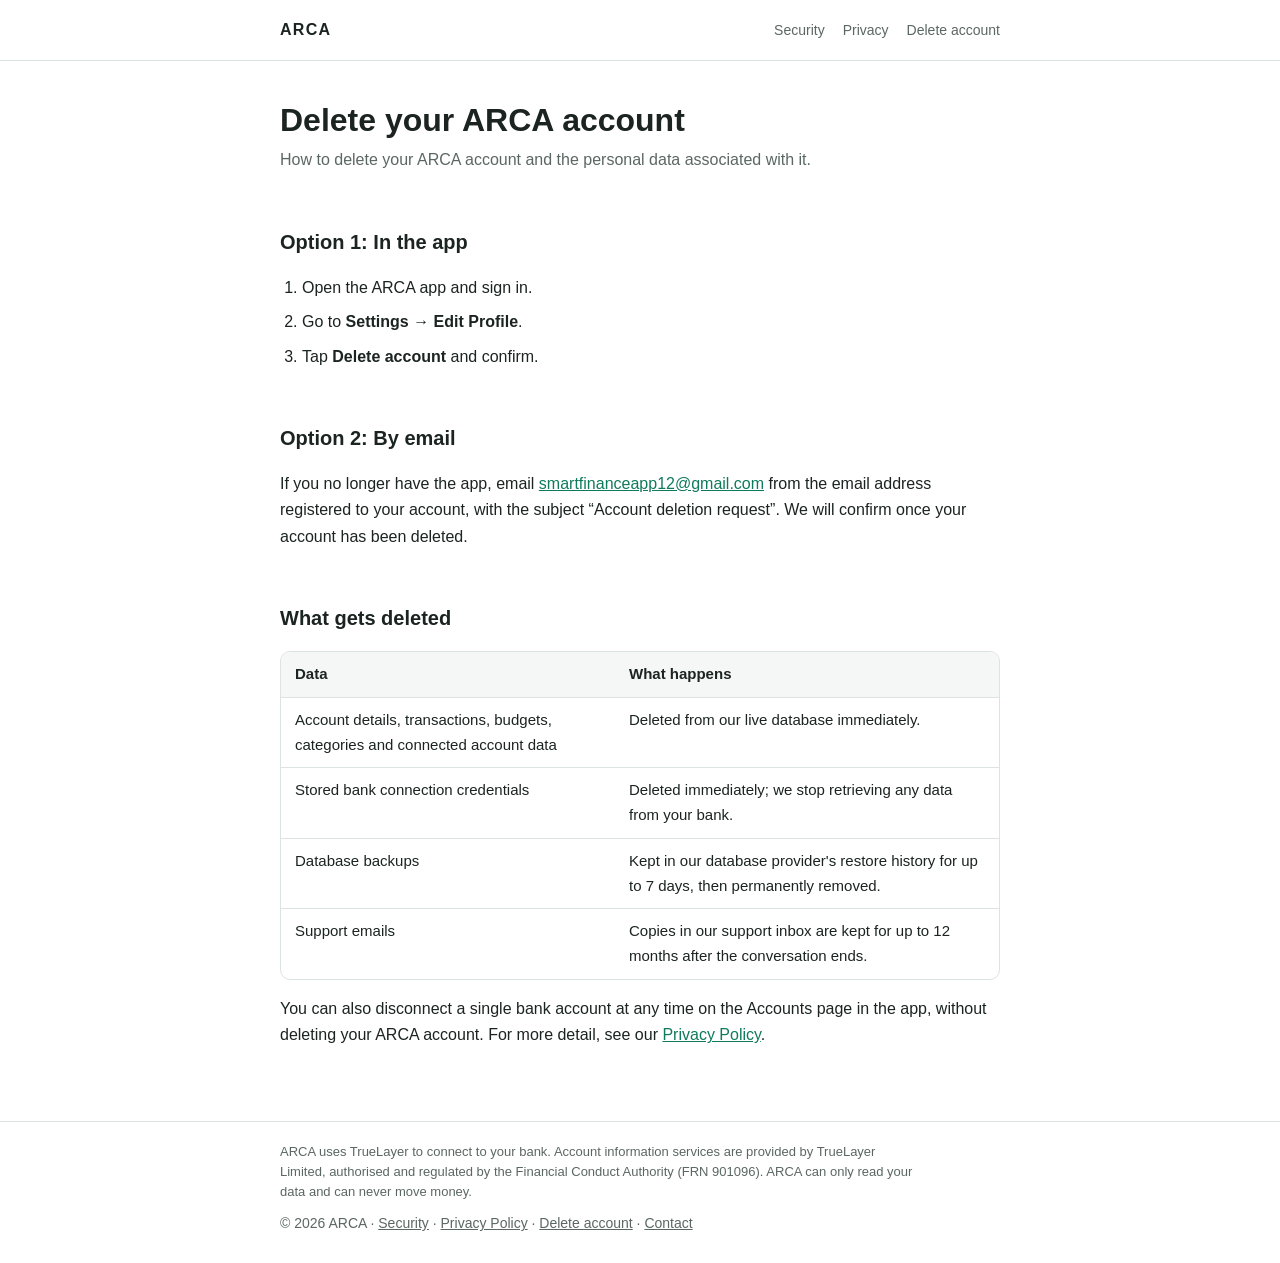
==== delete-account/index.html @ d1188d4b "Add Security page and regulatory disclosure" ====
<!doctype html>
<html lang="en-GB">
<head>
<meta charset="utf-8">
<meta name="viewport" content="width=device-width, initial-scale=1">
<title>Delete your ARCA account</title>
<meta name="description" content="How to delete your ARCA account and personal data.">
<link rel="stylesheet" href="/assets/style.css">
</head>
<body>
<header class="site"><div class="inner">
  <a class="brand" href="/">ARCA</a>
  <nav><a href="/security/">Security</a><a href="/privacy/">Privacy</a><a href="/delete-account/">Delete account</a></nav>
</div></header>

<main>
<h1>Delete your ARCA account</h1>
<p class="meta">How to delete your ARCA account and the personal data associated with it.</p>

<h2>Option 1: In the app</h2>
<ol class="steps">
  <li>Open the ARCA app and sign in.</li>
  <li>Go to <strong>Settings → Edit Profile</strong>.</li>
  <li>Tap <strong>Delete account</strong> and confirm.</li>
</ol>

<h2>Option 2: By email</h2>
<p>If you no longer have the app, email <a href="mailto:smartfinanceapp12@gmail.com?subject=ARCA%20account%20deletion%20request">smartfinanceapp12@gmail.com</a> from the email address registered to your account, with the subject “Account deletion request”. We will confirm once your account has been deleted.</p>

<h2>What gets deleted</h2>
<div class="table-wrap"><table>
  <thead><tr><th>Data</th><th>What happens</th></tr></thead>
  <tbody>
    <tr><td>Account details, transactions, budgets, categories and connected account data</td><td>Deleted from our live database immediately.</td></tr>
    <tr><td>Stored bank connection credentials</td><td>Deleted immediately; we stop retrieving any data from your bank.</td></tr>
    <tr><td>Database backups</td><td>Kept in our database provider's restore history for up to 7 days, then permanently removed.</td></tr>
    <tr><td>Support emails</td><td>Copies in our support inbox are kept for up to 12 months after the conversation ends.</td></tr>
  </tbody>
</table></div>

<p>You can also disconnect a single bank account at any time on the Accounts page in the app, without deleting your ARCA account. For more detail, see our <a href="/privacy/">Privacy Policy</a>.</p>
</main>

<footer class="site"><div class="inner">
  <p class="disclosure">ARCA uses TrueLayer to connect to your bank. Account information services are provided by TrueLayer Limited, authorised and regulated by the Financial Conduct Authority (FRN 901096). ARCA can only read your data and can never move money.</p>
  © 2026 ARCA · <a href="/security/">Security</a> · <a href="/privacy/">Privacy Policy</a> · <a href="/delete-account/">Delete account</a> · <a href="mailto:smartfinanceapp12@gmail.com">Contact</a>
</div></footer>
</body>
</html>
---- assets/style.css ----
:root {
  --bg: #ffffff;
  --surface: #f5f7f6;
  --text: #1b2421;
  --muted: #5b6763;
  --border: #dde3e0;
  --accent: #0f7a5c;
  --accent-soft: #e6f3ee;
}
@media (prefers-color-scheme: dark) {
  :root {
    --bg: #111614;
    --surface: #1a211e;
    --text: #e6ece9;
    --muted: #9aa7a2;
    --border: #2b3531;
    --accent: #4cc39b;
    --accent-soft: #17302a;
  }
}
* { box-sizing: border-box; }
html { -webkit-text-size-adjust: 100%; }
body {
  margin: 0;
  background: var(--bg);
  color: var(--text);
  font: 16px/1.65 -apple-system, BlinkMacSystemFont, "Segoe UI", Roboto, Helvetica, Arial, sans-serif;
}
a { color: var(--accent); }
header.site {
  border-bottom: 1px solid var(--border);
}
header.site .inner, main, footer.site .inner {
  max-width: 760px;
  margin: 0 auto;
  padding: 0 20px;
}
header.site .inner {
  display: flex;
  align-items: center;
  justify-content: space-between;
  height: 60px;
}
.brand {
  font-weight: 700;
  letter-spacing: 0.08em;
  color: var(--text);
  text-decoration: none;
}
nav a {
  margin-left: 18px;
  font-size: 14px;
  color: var(--muted);
  text-decoration: none;
}
nav a:hover { color: var(--accent); }
main { padding-top: 40px; padding-bottom: 56px; }
h1 { font-size: 2rem; line-height: 1.2; margin: 0 0 8px; }
h2 {
  font-size: 1.25rem;
  margin: 44px 0 12px;
  padding-top: 8px;
  scroll-margin-top: 16px;
}
h3 { font-size: 1rem; margin: 24px 0 8px; }
.meta { color: var(--muted); margin: 0 0 28px; }
.summary {
  background: var(--accent-soft);
  border-radius: 10px;
  padding: 4px 22px;
}
.toc {
  background: var(--surface);
  border: 1px solid var(--border);
  border-radius: 10px;
  padding: 14px 22px;
  margin: 24px 0;
}
.toc ol { margin: 6px 0; padding-left: 20px; columns: 2; column-gap: 32px; }
.toc li { break-inside: avoid; }
@media (max-width: 560px) { .toc ol { columns: 1; } }
ul, ol { padding-left: 22px; }
li { margin: 4px 0; }
.table-wrap { overflow-x: auto; margin: 16px 0; border: 1px solid var(--border); border-radius: 10px; }
table { border-collapse: collapse; width: 100%; font-size: 15px; }
th, td { text-align: left; vertical-align: top; padding: 10px 14px; border-bottom: 1px solid var(--border); }
th { background: var(--surface); font-weight: 600; white-space: nowrap; }
tr:last-child td { border-bottom: none; }
.callout {
  border-left: 3px solid var(--accent);
  padding: 4px 16px;
  margin: 16px 0;
  color: var(--text);
}
.hero { padding: 40px 0 8px; }
.hero p { font-size: 1.1rem; color: var(--muted); max-width: 560px; }
.cards { display: grid; grid-template-columns: repeat(auto-fit, minmax(170px, 1fr)); gap: 14px; margin: 28px 0; }
.card { background: var(--surface); border: 1px solid var(--border); border-radius: 10px; padding: 16px 18px; }
.card strong { display: block; margin-bottom: 4px; }
.card span { color: var(--muted); font-size: 15px; }
.steps li { margin: 8px 0; }
footer.site { border-top: 1px solid var(--border); color: var(--muted); font-size: 14px; }
footer.site .inner { padding-top: 20px; padding-bottom: 28px; }
footer.site a { color: var(--muted); }
footer.site .disclosure { margin: 0 0 10px; font-size: 13px; line-height: 1.55; max-width: 640px; }
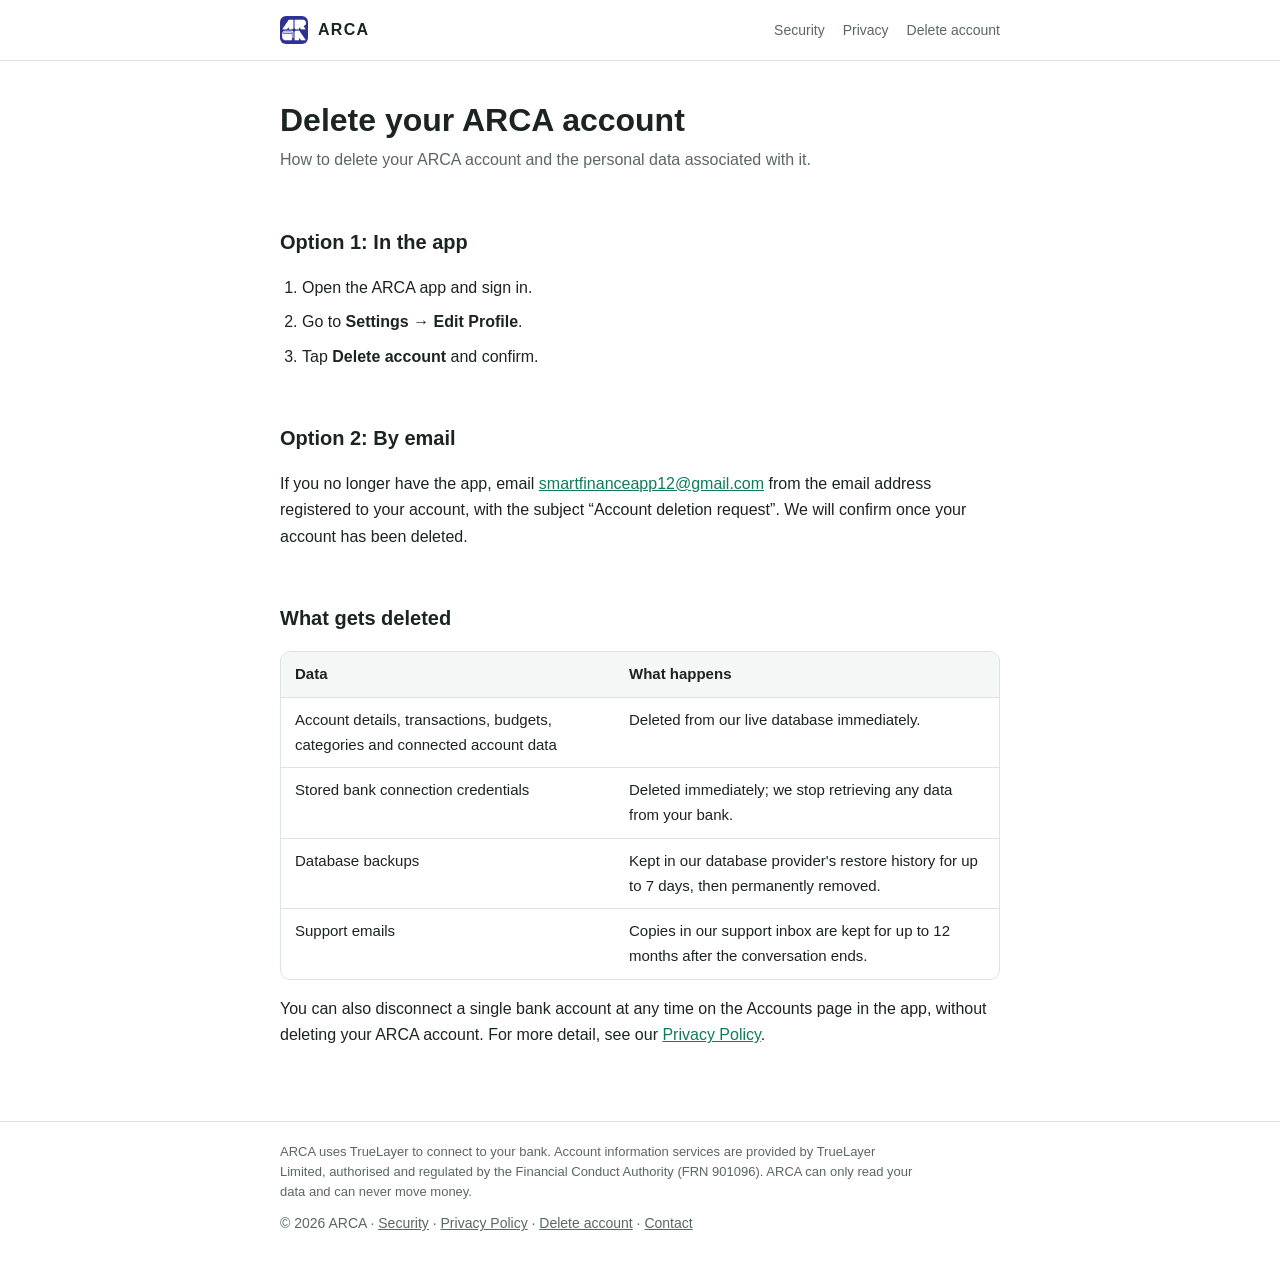
==== commit 9f5d7b7e: "Re-design the home page" ====
--- a/delete-account/index.html
+++ b/delete-account/index.html
@@ -9,7 +9,7 @@
 </head>
 <body>
 <header class="site"><div class="inner">
-  <a class="brand" href="/">ARCA</a>
+  <a class="brand" href="/"><img src="/assets/logo.png" alt="" width="28" height="28">ARCA</a>
   <nav><a href="/security/">Security</a><a href="/privacy/">Privacy</a><a href="/delete-account/">Delete account</a></nav>
 </div></header>
 
--- a/assets/style.css
+++ b/assets/style.css
@@ -42,10 +42,17 @@
   height: 60px;
 }
 .brand {
+  display: inline-flex;
+  align-items: center;
+  gap: 10px;
   font-weight: 700;
   letter-spacing: 0.08em;
   color: var(--text);
   text-decoration: none;
+}
+.brand img {
+  display: block;
+  border-radius: 6px;
 }
 nav a {
   margin-left: 18px;
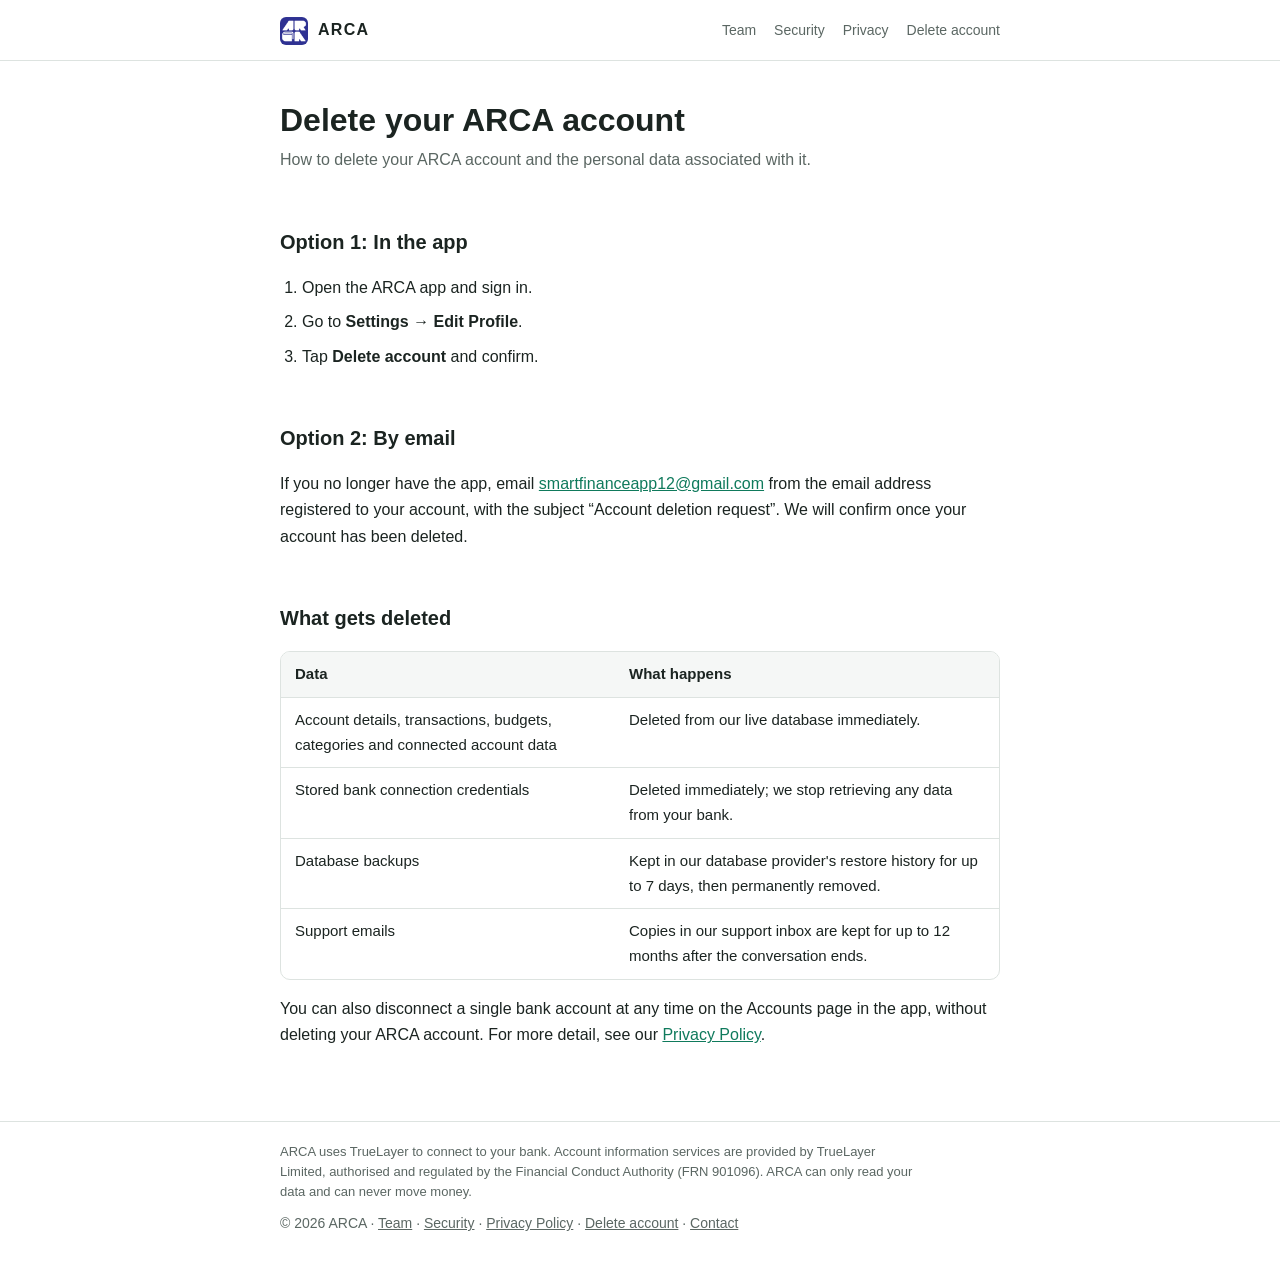
==== commit 88f10dcf: "feat: refine descriptions and add a team page" ====
--- a/delete-account/index.html
+++ b/delete-account/index.html
@@ -5,12 +5,15 @@
 <meta name="viewport" content="width=device-width, initial-scale=1">
 <title>Delete your ARCA account</title>
 <meta name="description" content="How to delete your ARCA account and personal data.">
+<link rel="icon" href="/favicon.ico?v=2" sizes="any">
+<link rel="icon" type="image/png" sizes="32x32" href="/assets/favicon-32.png?v=2">
+<link rel="apple-touch-icon" href="/assets/apple-touch-icon.png?v=2">
 <link rel="stylesheet" href="/assets/style.css">
 </head>
 <body>
 <header class="site"><div class="inner">
   <a class="brand" href="/"><img src="/assets/logo.png" alt="" width="28" height="28">ARCA</a>
-  <nav><a href="/security/">Security</a><a href="/privacy/">Privacy</a><a href="/delete-account/">Delete account</a></nav>
+  <nav><a href="/team/">Team</a><a href="/security/">Security</a><a href="/privacy/">Privacy</a><a href="/delete-account/">Delete account</a></nav>
 </div></header>
 
 <main>
@@ -43,7 +46,7 @@
 
 <footer class="site"><div class="inner">
   <p class="disclosure">ARCA uses TrueLayer to connect to your bank. Account information services are provided by TrueLayer Limited, authorised and regulated by the Financial Conduct Authority (FRN 901096). ARCA can only read your data and can never move money.</p>
-  © 2026 ARCA · <a href="/security/">Security</a> · <a href="/privacy/">Privacy Policy</a> · <a href="/delete-account/">Delete account</a> · <a href="mailto:smartfinanceapp12@gmail.com">Contact</a>
+  © 2026 ARCA · <a href="/team/">Team</a> · <a href="/security/">Security</a> · <a href="/privacy/">Privacy Policy</a> · <a href="/delete-account/">Delete account</a> · <a href="mailto:smartfinanceapp12@gmail.com">Contact</a>
 </div></footer>
 </body>
 </html>
--- a/assets/style.css
+++ b/assets/style.css
@@ -45,6 +45,7 @@
   display: inline-flex;
   align-items: center;
   gap: 10px;
+  line-height: 1;
   font-weight: 700;
   letter-spacing: 0.08em;
   color: var(--text);
@@ -52,6 +53,7 @@
 }
 .brand img {
   display: block;
+  margin-top: 2px; /* optically centre the caps against the logo */
   border-radius: 6px;
 }
 nav a {
@@ -110,3 +112,9 @@
 footer.site .inner { padding-top: 20px; padding-bottom: 28px; }
 footer.site a { color: var(--muted); }
 footer.site .disclosure { margin: 0 0 10px; font-size: 13px; line-height: 1.55; max-width: 640px; }
+nav a { white-space: nowrap; }
+/* Narrow phones: keep the header on one line; Delete account stays in the footer */
+@media (max-width: 480px) {
+  nav a { margin-left: 14px; }
+  nav a[href="/delete-account/"] { display: none; }
+}
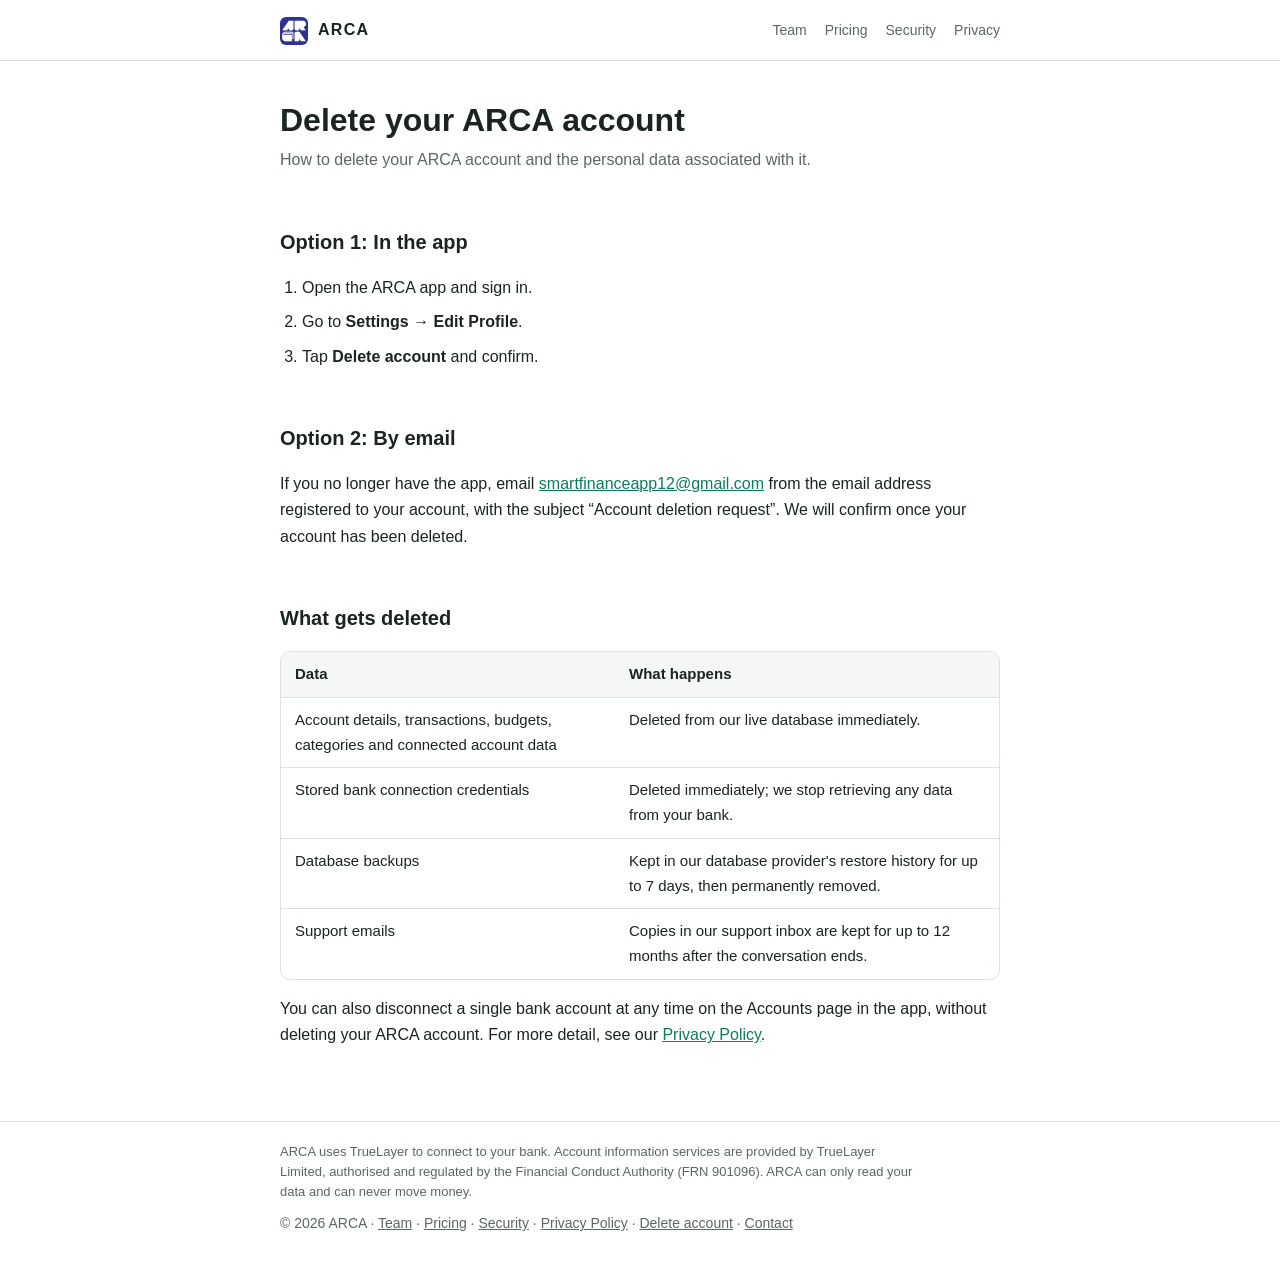
==== commit e218c94f: "feat: add pricing page" ====
--- a/delete-account/index.html
+++ b/delete-account/index.html
@@ -8,12 +8,12 @@
 <link rel="icon" href="/favicon.ico?v=2" sizes="any">
 <link rel="icon" type="image/png" sizes="32x32" href="/assets/favicon-32.png?v=2">
 <link rel="apple-touch-icon" href="/assets/apple-touch-icon.png?v=2">
-<link rel="stylesheet" href="/assets/style.css">
+<link rel="stylesheet" href="/assets/style.css?v=4">
 </head>
 <body>
 <header class="site"><div class="inner">
   <a class="brand" href="/"><img src="/assets/logo.png" alt="" width="28" height="28">ARCA</a>
-  <nav><a href="/team/">Team</a><a href="/security/">Security</a><a href="/privacy/">Privacy</a><a href="/delete-account/">Delete account</a></nav>
+  <nav><a href="/team/">Team</a><a href="/pricing/">Pricing</a><a href="/security/">Security</a><a href="/privacy/">Privacy</a></nav>
 </div></header>
 
 <main>
@@ -46,7 +46,7 @@
 
 <footer class="site"><div class="inner">
   <p class="disclosure">ARCA uses TrueLayer to connect to your bank. Account information services are provided by TrueLayer Limited, authorised and regulated by the Financial Conduct Authority (FRN 901096). ARCA can only read your data and can never move money.</p>
-  © 2026 ARCA · <a href="/team/">Team</a> · <a href="/security/">Security</a> · <a href="/privacy/">Privacy Policy</a> · <a href="/delete-account/">Delete account</a> · <a href="mailto:smartfinanceapp12@gmail.com">Contact</a>
+  © 2026 ARCA · <a href="/team/">Team</a> · <a href="/pricing/">Pricing</a> · <a href="/security/">Security</a> · <a href="/privacy/">Privacy Policy</a> · <a href="/delete-account/">Delete account</a> · <a href="mailto:smartfinanceapp12@gmail.com">Contact</a>
 </div></footer>
 </body>
 </html>
--- a/assets/style.css
+++ b/assets/style.css
@@ -113,8 +113,7 @@
 footer.site a { color: var(--muted); }
 footer.site .disclosure { margin: 0 0 10px; font-size: 13px; line-height: 1.55; max-width: 640px; }
 nav a { white-space: nowrap; }
-/* Narrow phones: keep the header on one line; Delete account stays in the footer */
+/* Narrow phones: keep the header on one line */
 @media (max-width: 480px) {
   nav a { margin-left: 14px; }
-  nav a[href="/delete-account/"] { display: none; }
 }
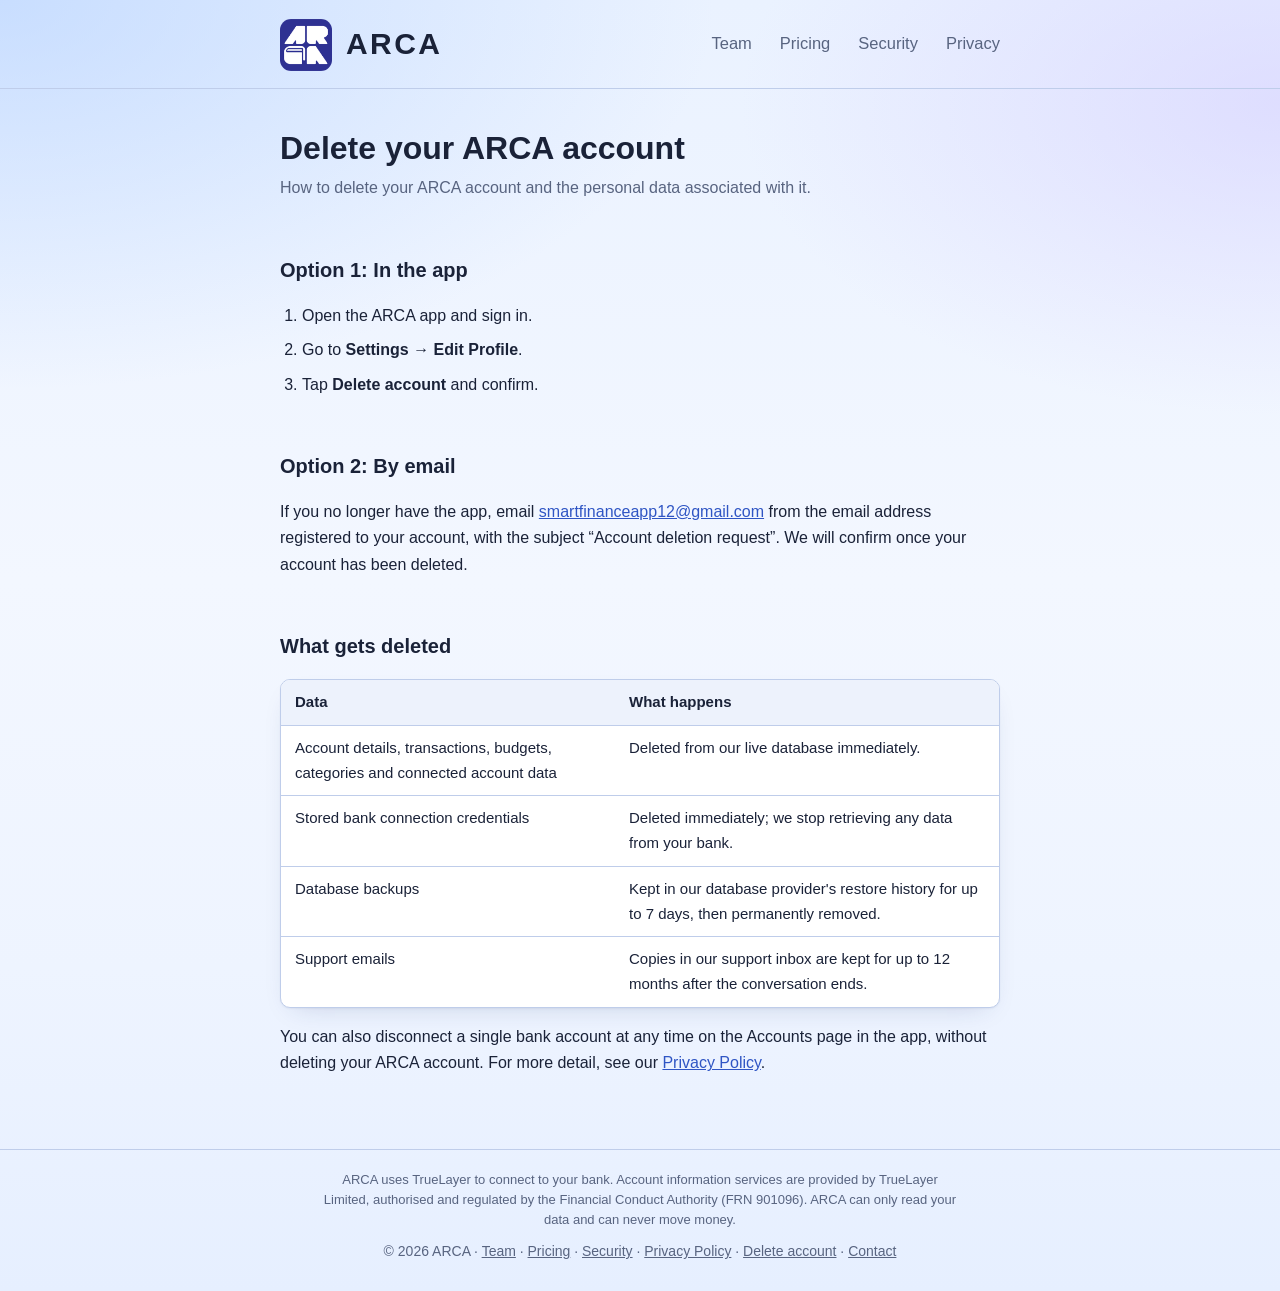
==== commit 70eec666: "fix: re-design background and fix positions" ====
--- a/delete-account/index.html
+++ b/delete-account/index.html
@@ -8,11 +8,11 @@
 <link rel="icon" href="/favicon.ico?v=2" sizes="any">
 <link rel="icon" type="image/png" sizes="32x32" href="/assets/favicon-32.png?v=2">
 <link rel="apple-touch-icon" href="/assets/apple-touch-icon.png?v=2">
-<link rel="stylesheet" href="/assets/style.css?v=4">
+<link rel="stylesheet" href="/assets/style.css?v=9">
 </head>
 <body>
 <header class="site"><div class="inner">
-  <a class="brand" href="/"><img src="/assets/logo.png" alt="" width="28" height="28">ARCA</a>
+  <a class="brand" href="/"><img src="/assets/logo.png" alt="" width="52" height="52">ARCA</a>
   <nav><a href="/team/">Team</a><a href="/pricing/">Pricing</a><a href="/security/">Security</a><a href="/privacy/">Privacy</a></nav>
 </div></header>
 
--- a/assets/style.css
+++ b/assets/style.css
@@ -1,28 +1,26 @@
 :root {
+  color-scheme: light;
   --bg: #ffffff;
-  --surface: #f5f7f6;
-  --text: #1b2421;
-  --muted: #5b6763;
-  --border: #dde3e0;
-  --accent: #0f7a5c;
-  --accent-soft: #e6f3ee;
-}
-@media (prefers-color-scheme: dark) {
-  :root {
-    --bg: #111614;
-    --surface: #1a211e;
-    --text: #e6ece9;
-    --muted: #9aa7a2;
-    --border: #2b3531;
-    --accent: #4cc39b;
-    --accent-soft: #17302a;
-  }
+  --surface: #edf2fc;
+  --text: #1a2238;
+  --muted: #586480;
+  --border: #bfcdea;
+  --accent: #2f55c4;
+  --accent-soft: #e4ecfd;
+  --card-shadow: 0 1px 2px rgba(30, 50, 110, 0.06), 0 10px 26px -14px rgba(30, 50, 110, 0.22);
+  /* Pastel blue page background */
+  --page-bg:
+    radial-gradient(1100px 600px at 0% 0%, rgba(173, 205, 255, 0.55), transparent 65%),
+    radial-gradient(900px 520px at 100% 8%, rgba(206, 196, 255, 0.45), transparent 60%),
+    linear-gradient(180deg, #eaf2ff 0%, #f3f7ff 45%, #eef4ff 75%, #e6efff 100%);
 }
 * { box-sizing: border-box; }
 html { -webkit-text-size-adjust: 100%; }
 body {
   margin: 0;
-  background: var(--bg);
+  min-height: 100vh;
+  background: var(--page-bg);
+  background-color: #eef4ff;
   color: var(--text);
   font: 16px/1.65 -apple-system, BlinkMacSystemFont, "Segoe UI", Roboto, Helvetica, Arial, sans-serif;
 }
@@ -39,13 +37,14 @@
   display: flex;
   align-items: center;
   justify-content: space-between;
-  height: 60px;
+  height: 88px;
 }
 .brand {
   display: inline-flex;
   align-items: center;
-  gap: 10px;
+  gap: 14px;
   line-height: 1;
+  font-size: 30px;
   font-weight: 700;
   letter-spacing: 0.08em;
   color: var(--text);
@@ -53,12 +52,15 @@
 }
 .brand img {
   display: block;
+  width: 52px;
+  height: 52px;
   margin-top: 2px; /* optically centre the caps against the logo */
-  border-radius: 6px;
+  border-radius: 11px;
 }
 nav a {
-  margin-left: 18px;
-  font-size: 14px;
+  margin-left: 28px;
+  font-size: 16.5px;
+  font-weight: 500;
   color: var(--muted);
   text-decoration: none;
 }
@@ -75,12 +77,14 @@
 .meta { color: var(--muted); margin: 0 0 28px; }
 .summary {
   background: var(--accent-soft);
+  border: 1.5px solid var(--text);
   border-radius: 10px;
   padding: 4px 22px;
 }
 .toc {
-  background: var(--surface);
-  border: 1px solid var(--border);
+  background: var(--bg);
+  border: 1.5px solid var(--border);
+  box-shadow: var(--card-shadow);
   border-radius: 10px;
   padding: 14px 22px;
   margin: 24px 0;
@@ -90,7 +94,7 @@
 @media (max-width: 560px) { .toc ol { columns: 1; } }
 ul, ol { padding-left: 22px; }
 li { margin: 4px 0; }
-.table-wrap { overflow-x: auto; margin: 16px 0; border: 1px solid var(--border); border-radius: 10px; }
+.table-wrap { overflow-x: auto; margin: 16px 0; background: var(--bg); border: 1.5px solid var(--border); box-shadow: var(--card-shadow); border-radius: 10px; }
 table { border-collapse: collapse; width: 100%; font-size: 15px; }
 th, td { text-align: left; vertical-align: top; padding: 10px 14px; border-bottom: 1px solid var(--border); }
 th { background: var(--surface); font-weight: 600; white-space: nowrap; }
@@ -104,16 +108,25 @@
 .hero { padding: 40px 0 8px; }
 .hero p { font-size: 1.1rem; color: var(--muted); max-width: 560px; }
 .cards { display: grid; grid-template-columns: repeat(auto-fit, minmax(170px, 1fr)); gap: 14px; margin: 28px 0; }
-.card { background: var(--surface); border: 1px solid var(--border); border-radius: 10px; padding: 16px 18px; }
+.card { background: var(--bg); border: 1.5px solid var(--border); box-shadow: var(--card-shadow); border-radius: 10px; padding: 16px 18px; }
 .card strong { display: block; margin-bottom: 4px; }
 .card span { color: var(--muted); font-size: 15px; }
 .steps li { margin: 8px 0; }
 footer.site { border-top: 1px solid var(--border); color: var(--muted); font-size: 14px; }
-footer.site .inner { padding-top: 20px; padding-bottom: 28px; }
+footer.site .inner { padding-top: 20px; padding-bottom: 28px; text-align: center; }
 footer.site a { color: var(--muted); }
-footer.site .disclosure { margin: 0 0 10px; font-size: 13px; line-height: 1.55; max-width: 640px; }
+footer.site .disclosure { margin: 0 auto 10px; font-size: 13px; line-height: 1.55; max-width: 640px; }
 nav a { white-space: nowrap; }
+@media (max-width: 640px) {
+  nav a { margin-left: 18px; font-size: 15.5px; }
+  .brand { font-size: 25px; }
+  .brand img { width: 44px; height: 44px; }
+}
 /* Narrow phones: keep the header on one line */
 @media (max-width: 480px) {
   nav a { margin-left: 14px; }
+  header.site .inner { height: 68px; }
+  .brand { font-size: 21px; gap: 9px; }
+  .brand img { width: 36px; height: 36px; border-radius: 8px; }
+  nav a { font-size: 14.5px; }
 }
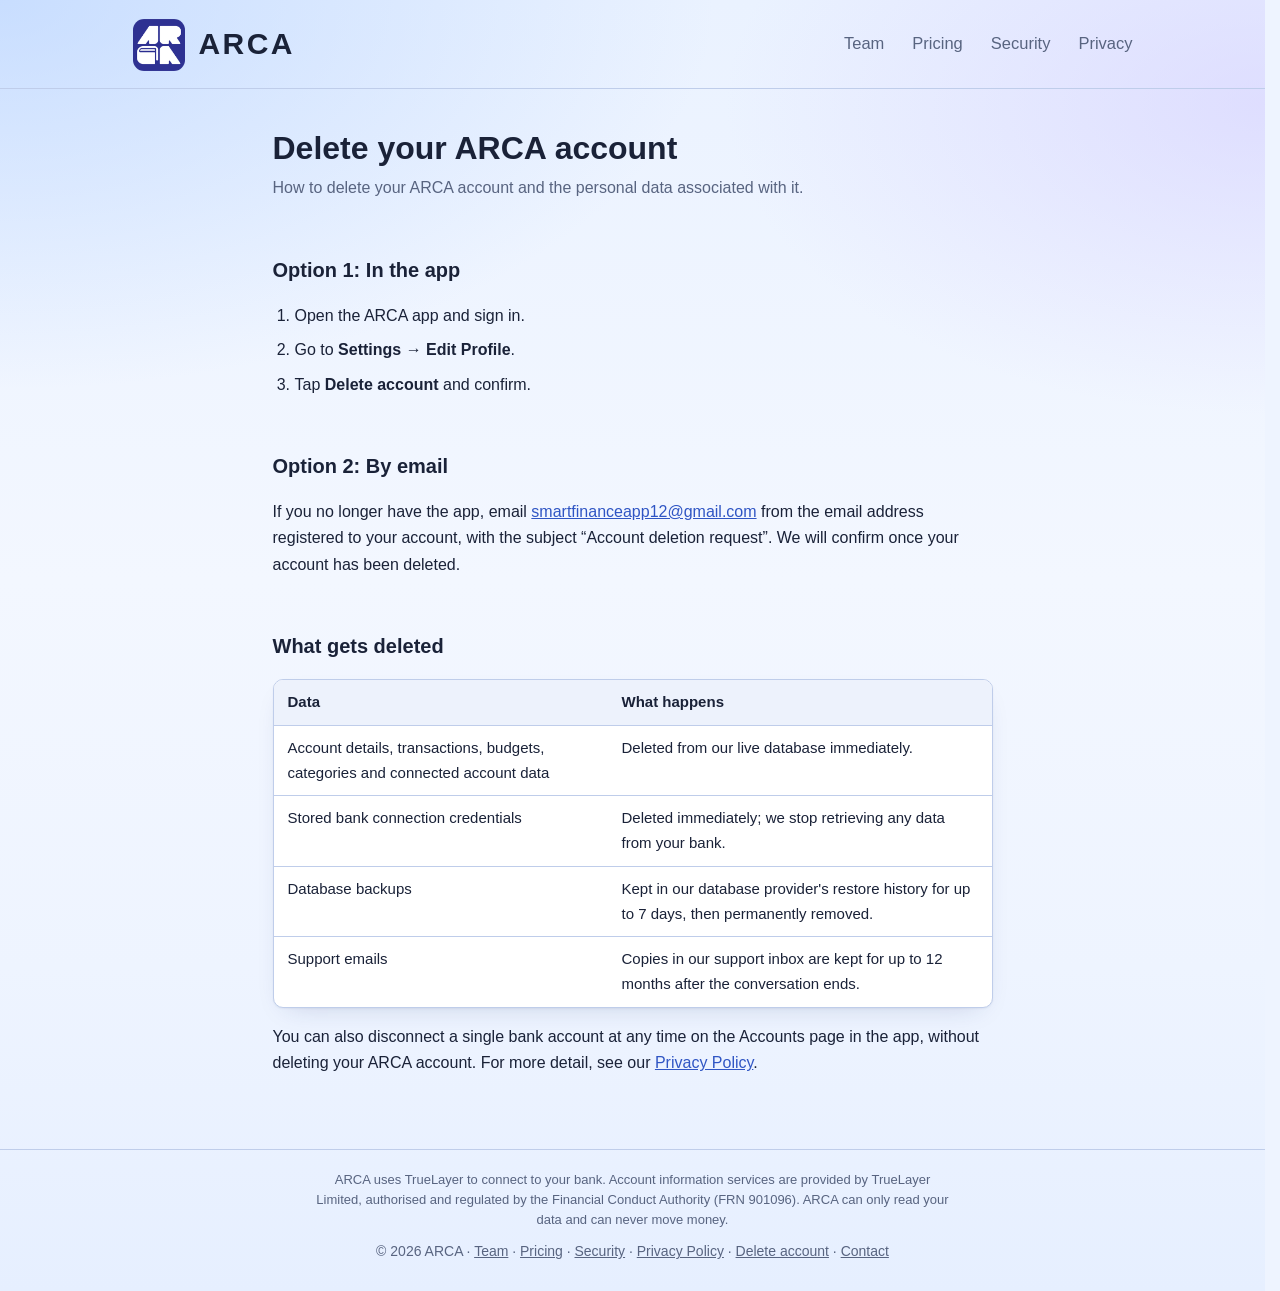
==== commit 741da454: "fix: fix some bugs" ====
--- a/delete-account/index.html
+++ b/delete-account/index.html
@@ -8,7 +8,7 @@
 <link rel="icon" href="/favicon.ico?v=2" sizes="any">
 <link rel="icon" type="image/png" sizes="32x32" href="/assets/favicon-32.png?v=2">
 <link rel="apple-touch-icon" href="/assets/apple-touch-icon.png?v=2">
-<link rel="stylesheet" href="/assets/style.css?v=9">
+<link rel="stylesheet" href="/assets/style.css?v=10">
 </head>
 <body>
 <header class="site"><div class="inner">
--- a/assets/style.css
+++ b/assets/style.css
@@ -15,7 +15,7 @@
     linear-gradient(180deg, #eaf2ff 0%, #f3f7ff 45%, #eef4ff 75%, #e6efff 100%);
 }
 * { box-sizing: border-box; }
-html { -webkit-text-size-adjust: 100%; }
+html { -webkit-text-size-adjust: 100%; scrollbar-gutter: stable; }
 body {
   margin: 0;
   min-height: 100vh;
@@ -34,6 +34,7 @@
   padding: 0 20px;
 }
 header.site .inner {
+  max-width: 1040px; /* same width on every page so the header never shifts */
   display: flex;
   align-items: center;
   justify-content: space-between;
@@ -122,9 +123,11 @@
   .brand { font-size: 25px; }
   .brand img { width: 44px; height: 44px; }
 }
+@media (max-width: 560px) {
+  nav a { margin-left: 12px; }
+}
 /* Narrow phones: keep the header on one line */
 @media (max-width: 480px) {
-  nav a { margin-left: 14px; }
   header.site .inner { height: 68px; }
   .brand { font-size: 21px; gap: 9px; }
   .brand img { width: 36px; height: 36px; border-radius: 8px; }
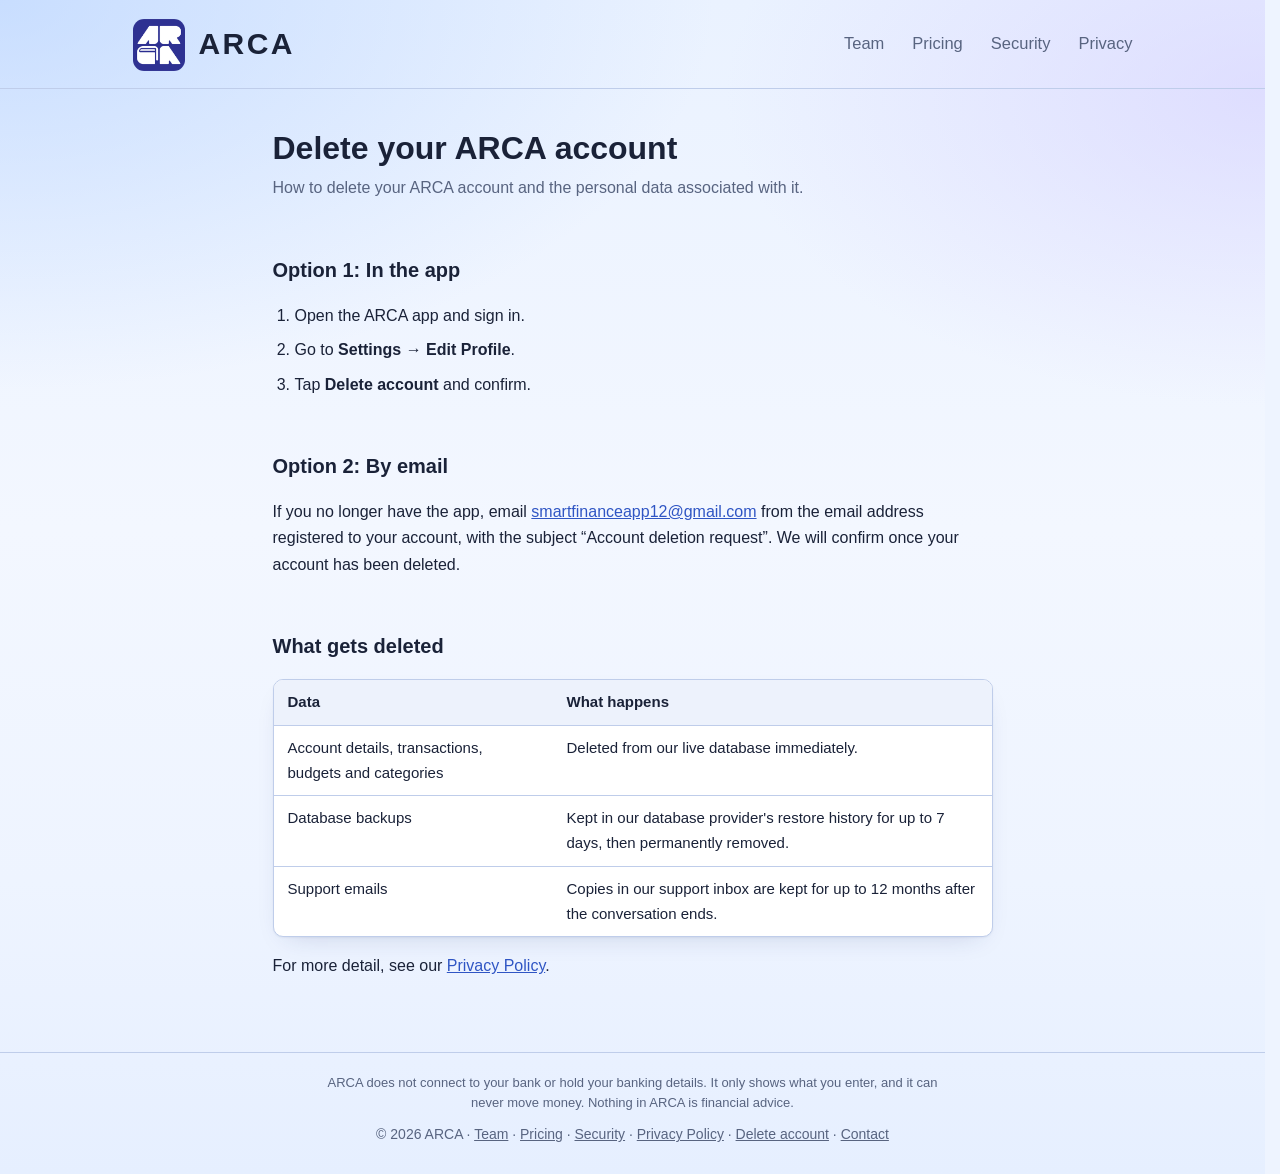
==== commit e6c4f960: "fix: change the website accordingly with the updated app version" ====
--- a/delete-account/index.html
+++ b/delete-account/index.html
@@ -34,18 +34,17 @@
 <div class="table-wrap"><table>
   <thead><tr><th>Data</th><th>What happens</th></tr></thead>
   <tbody>
-    <tr><td>Account details, transactions, budgets, categories and connected account data</td><td>Deleted from our live database immediately.</td></tr>
-    <tr><td>Stored bank connection credentials</td><td>Deleted immediately; we stop retrieving any data from your bank.</td></tr>
+    <tr><td>Account details, transactions, budgets and categories</td><td>Deleted from our live database immediately.</td></tr>
     <tr><td>Database backups</td><td>Kept in our database provider's restore history for up to 7 days, then permanently removed.</td></tr>
     <tr><td>Support emails</td><td>Copies in our support inbox are kept for up to 12 months after the conversation ends.</td></tr>
   </tbody>
 </table></div>
 
-<p>You can also disconnect a single bank account at any time on the Accounts page in the app, without deleting your ARCA account. For more detail, see our <a href="/privacy/">Privacy Policy</a>.</p>
+<p>For more detail, see our <a href="/privacy/">Privacy Policy</a>.</p>
 </main>
 
 <footer class="site"><div class="inner">
-  <p class="disclosure">ARCA uses TrueLayer to connect to your bank. Account information services are provided by TrueLayer Limited, authorised and regulated by the Financial Conduct Authority (FRN 901096). ARCA can only read your data and can never move money.</p>
+  <p class="disclosure">ARCA does not connect to your bank or hold your banking details. It only shows what you enter, and it can never move money. Nothing in ARCA is financial advice.</p>
   © 2026 ARCA · <a href="/team/">Team</a> · <a href="/pricing/">Pricing</a> · <a href="/security/">Security</a> · <a href="/privacy/">Privacy Policy</a> · <a href="/delete-account/">Delete account</a> · <a href="mailto:smartfinanceapp12@gmail.com">Contact</a>
 </div></footer>
 </body>
